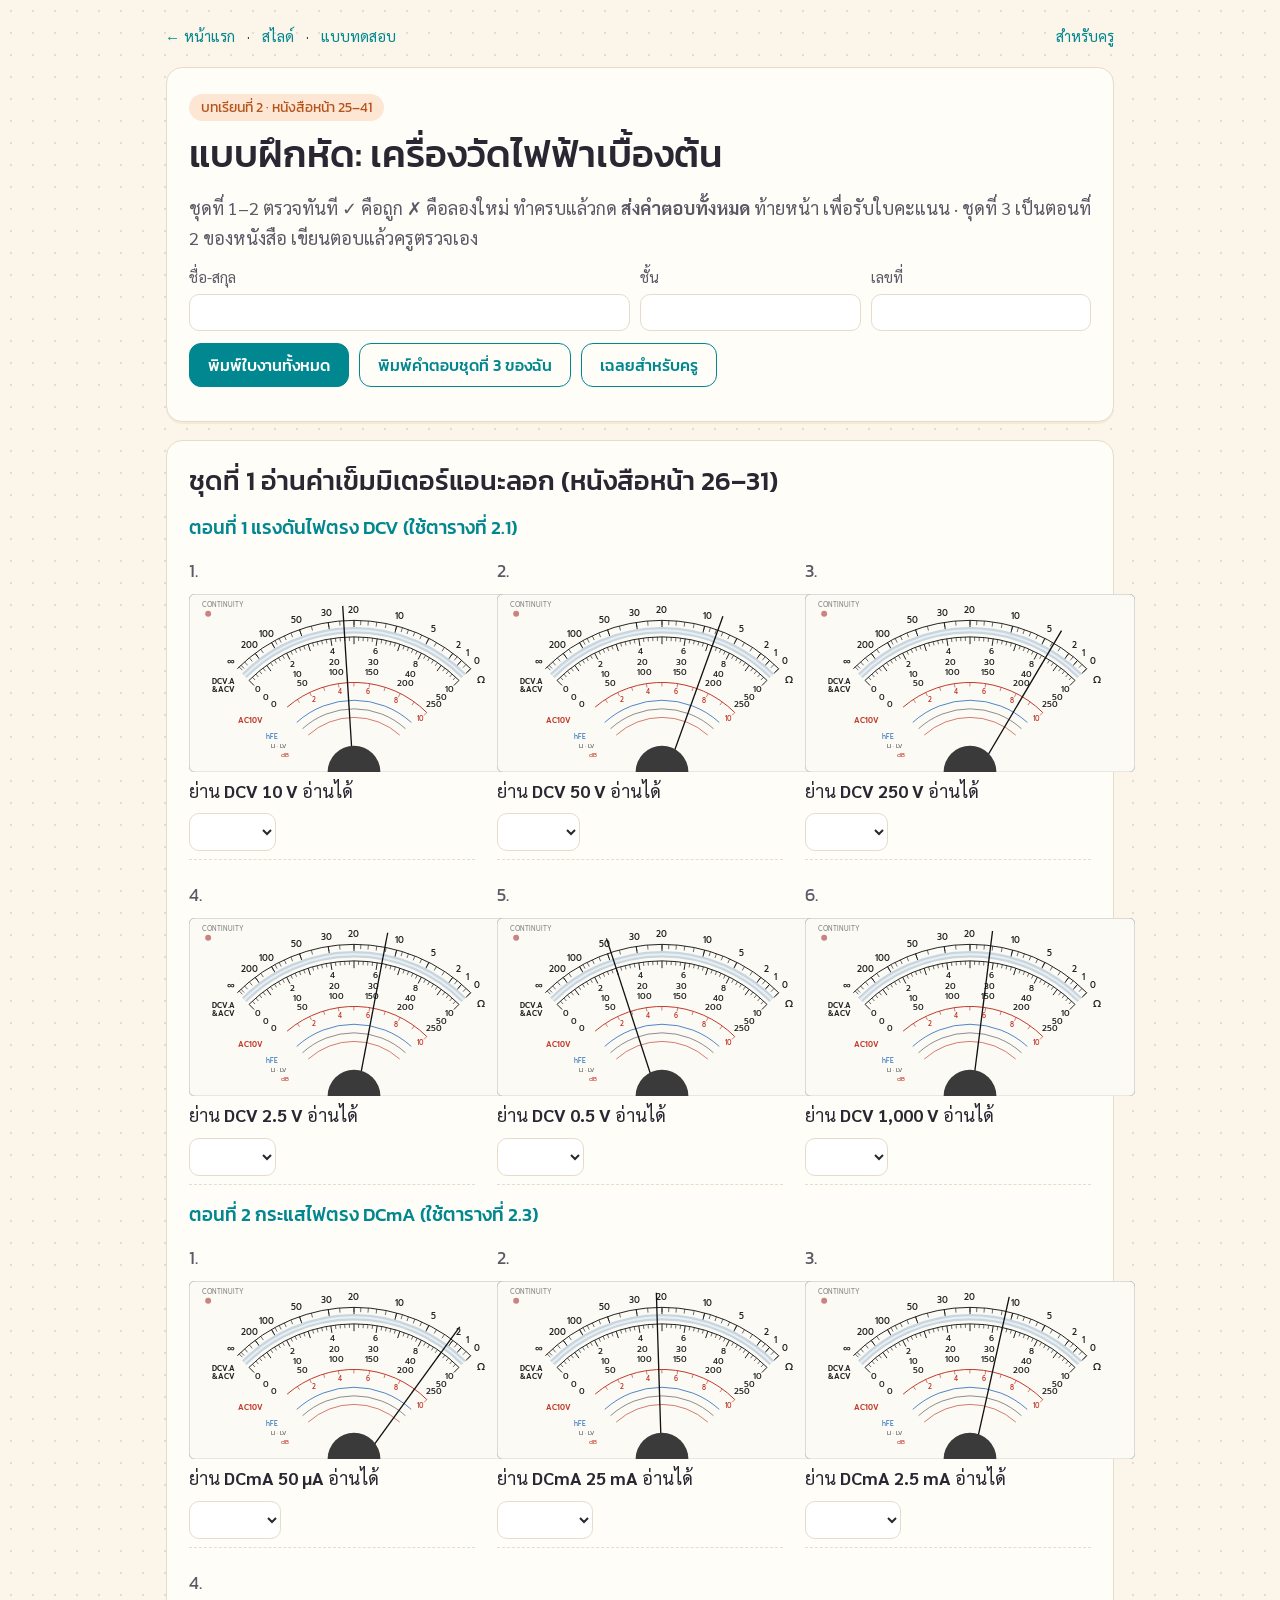
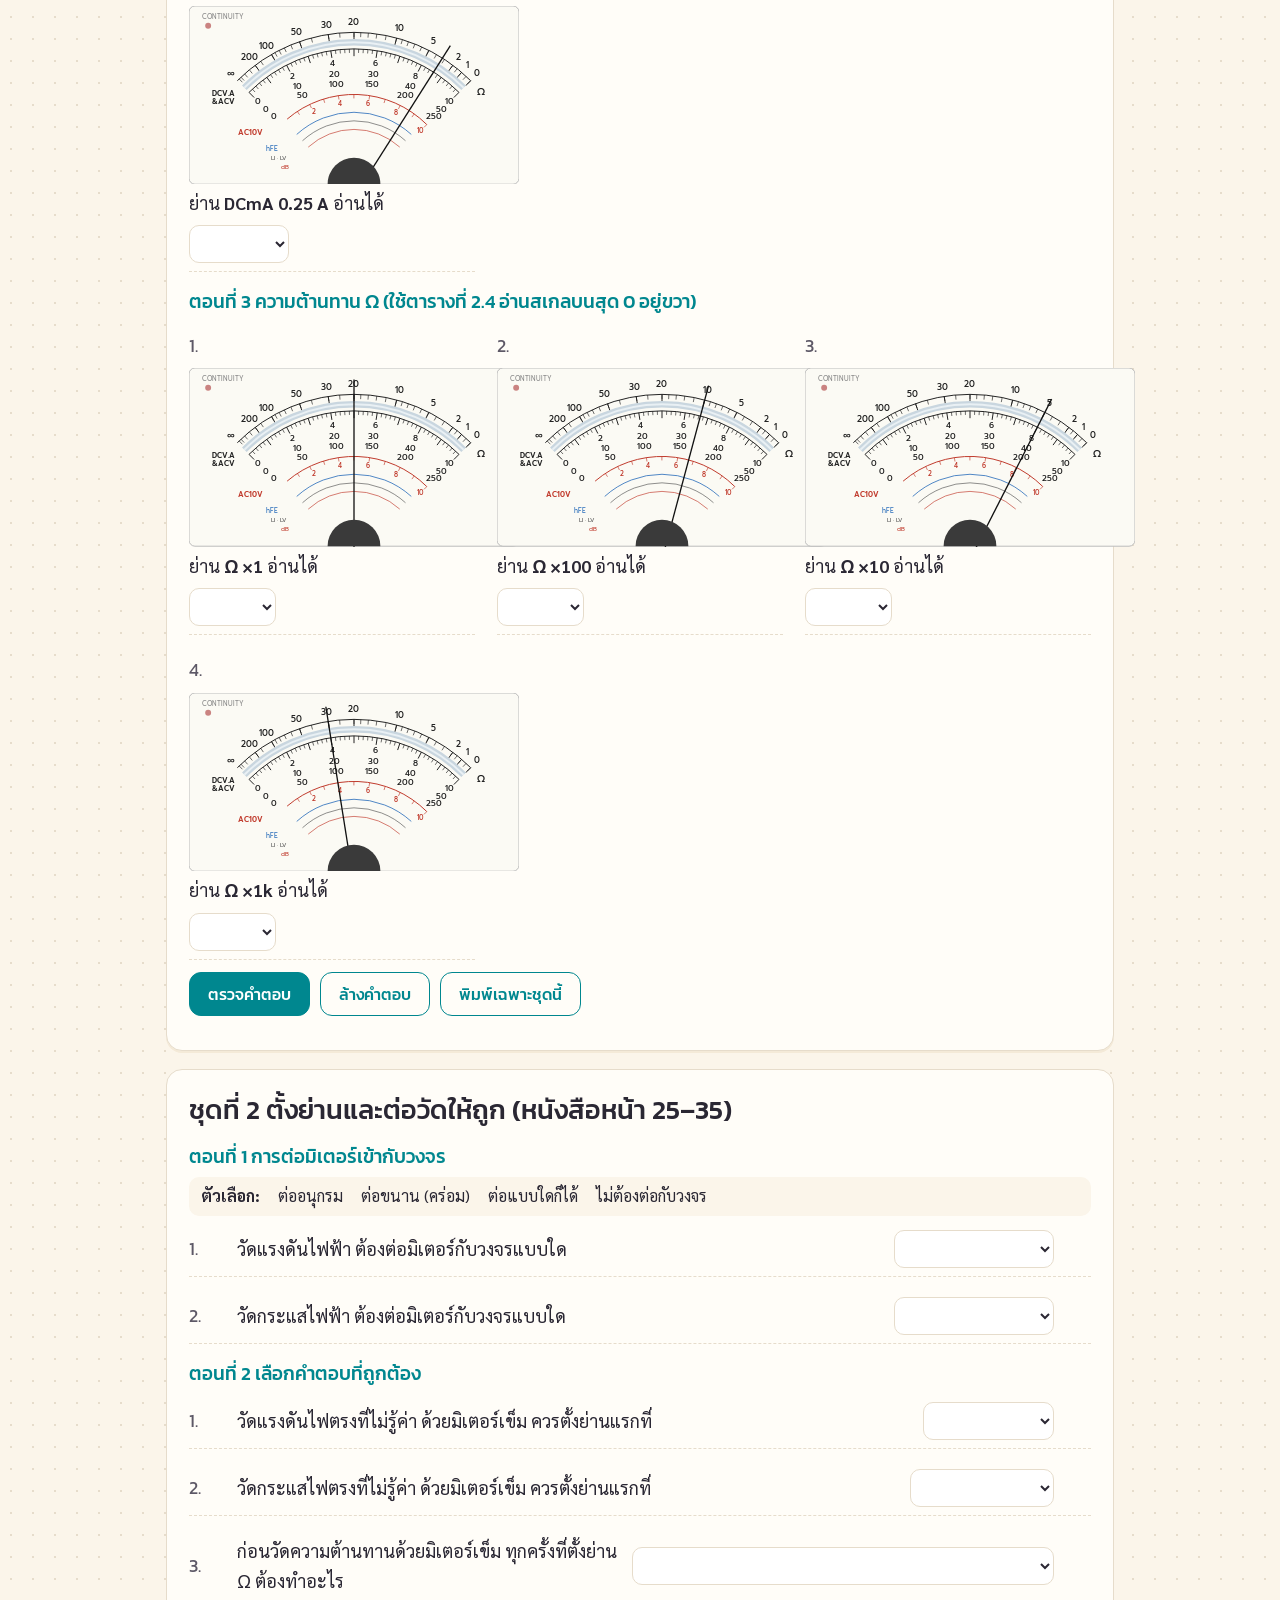
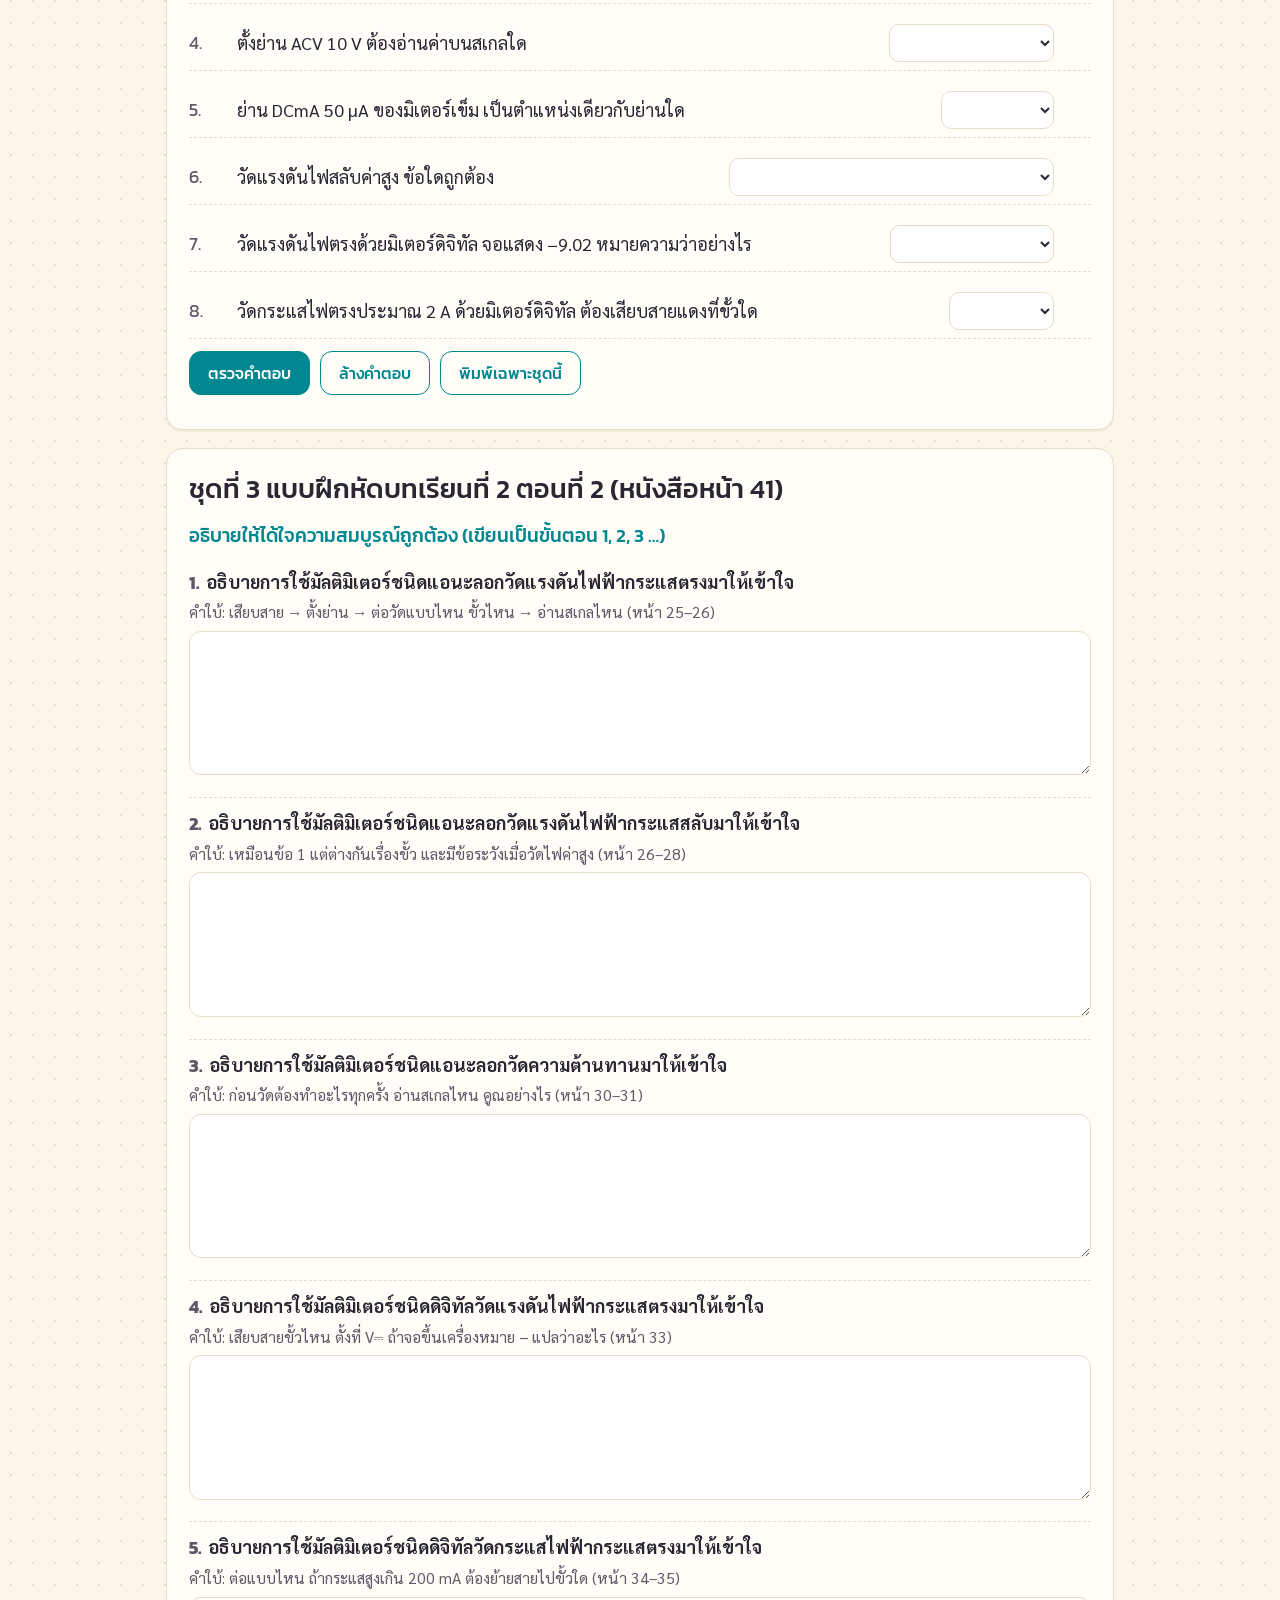
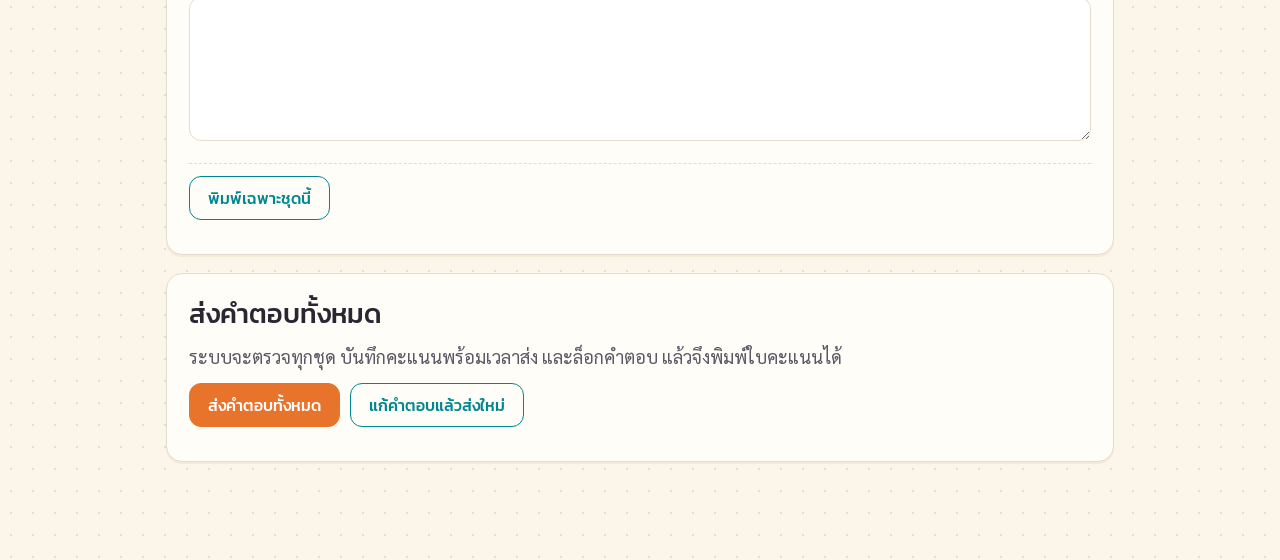
==== ch02/exercises.html @ 426e4219 "Add chapter 2 (measuring instruments) following the textbook Slides, book quiz (10 items), exercises" ====
<!DOCTYPE html>
<html lang="th">
<head>
<meta charset="UTF-8">
<meta name="viewport" content="width=device-width, initial-scale=1.0">
<title>แบบฝึกหัด บทที่ 2</title>
<meta name="description" content="แบบฝึกหัด บทที่ 2 เครื่องวัดไฟฟ้าเบื้องต้น ฝึกอ่านเข็มมิเตอร์ เลือกย่าน และแบบฝึกหัดตอนที่ 2 จากหนังสือ ตรวจคำตอบทันทีและพิมพ์เป็นใบงานได้">
<link rel="preconnect" href="https://fonts.googleapis.com">
<link rel="preconnect" href="https://fonts.gstatic.com" crossorigin>
<link href="https://fonts.googleapis.com/css2?family=Kanit:wght@400;500&family=Sarabun:wght@400;700&family=Prompt:wght@400;500;700&display=swap" rel="stylesheet">
<link rel="stylesheet" href="../assets/css/theme.css">
<link rel="stylesheet" href="meters.css">
<style>
    .set-head { display: flex; flex-wrap: wrap; align-items: center; gap: 10px; justify-content: space-between; }
    .part { margin-top: 18px; }
    .part h3 { color: var(--teal); }
    .items { display: grid; grid-template-columns: repeat(auto-fill, minmax(270px, 1fr)); gap: 12px 22px; }
    .items.wide { grid-template-columns: 1fr; }
    .item { display: flex; align-items: center; flex-wrap: wrap; gap: 8px; padding: 8px 0; border-bottom: 1px dashed var(--line); }
    .item .no { font-family: var(--font-display); color: var(--ink-soft); min-width: 2.2em; }
    .item input[type=text] { width: 7.5em; }
    .item select { max-width: 100%; }
    .item .qtext { flex: 1 1 260px; }
    .feedback { font-weight: 600; min-width: 1.6em; }
    .score { font-family: var(--font-display); font-size: 18px; }
    .opts { display: flex; flex-wrap: wrap; gap: 4px 18px; font-size: 16px; background: var(--cream); border-radius: 10px; padding: 6px 12px; margin-bottom: 6px; }
    .opts.col { flex-direction: column; }
    .iopts { display: none; }
    .exc { display: block; width: 330px; max-width: 100%; }
    .item .qtext .exc { margin-bottom: 4px; }
    .witem { padding: 10px 0 14px; border-bottom: 1px dashed var(--line); }
    .witem .wq { font-weight: 700; }
    .witem .wq .no { font-family: var(--font-display); color: var(--ink-soft); margin-right: 6px; }
    .witem .hint { font-size: 15.5px; color: var(--ink-soft); margin: 2px 0 6px; }
    .witem textarea { width: 100%; min-height: 8.5em; font: 17px/1.6 var(--font-body); padding: 8px 12px; border: 1.5px solid var(--line); border-radius: 12px; resize: vertical; }
    .wlines { display: none; }
    .set.write .score, .set.write [data-act] { display: none; }
    .part h3 .exc { width: 420px; margin: 8px 0 0; font-weight: 400; }
    .who { display: grid; grid-template-columns: 2fr 1fr 1fr; gap: 10px; }
    .who label { display: flex; flex-direction: column; font-size: 15px; color: var(--ink-soft); gap: 4px; }
    .who input { width: 100%; }
    .btn:disabled { opacity: .45; cursor: not-allowed; }
    #result .big { font: 500 40px var(--font-display); color: var(--teal); }
    @media (max-width: 620px) { .who { grid-template-columns: 1fr 1fr; } .who label:first-child { grid-column: 1 / -1; } }
    .sheet-head { border: 1.5px solid #000; padding: 8px 12px; margin-bottom: 8mm; font-size: 12.5pt; }
    .sheet-head .line { display: flex; gap: 16px; flex-wrap: wrap; margin-top: 4px; }
    .sheet-head .line span { white-space: nowrap; }
    @media (max-width: 560px) { .items { grid-template-columns: 1fr; } }
    @media print {
        .set + .set { break-before: page; }
        body[data-print-set] .set { display: none; }
        body[data-print-set="s1"] .set[data-set="s1"], body[data-print-set="s2"] .set[data-set="s2"],
        body[data-print-set="s3"] .set[data-set="s3"], body[data-print-set="s4"] .set[data-set="s4"] { display: block; break-before: auto; }
        .items { grid-template-columns: 1fr 1fr; gap: 2mm 10mm; }
        .items.wide { grid-template-columns: 1fr; }
        .item { padding: 2.5mm 0; border-bottom: none; }
        .doc .item input[type=text] { width: 34mm; }
        .doc .item select { min-width: 30mm; }
        .score { display: none; }
        .opts { background: none; border: 1px solid #999; font-size: 12pt; }
        .exc { width: 52mm; }
        .witem .hint { font-size: 10.5pt; }
        body.print-blank .witem textarea { display: none; }
        body.print-blank .wlines { display: block; }
        .wlines i { display: block; height: 9mm; border-bottom: 1px solid #777; }
        .witem textarea { border: none; padding: 0; min-height: 0; height: auto; font-size: 12pt; }
        .witem { break-inside: avoid; border-bottom: none; }
        .set.write [data-act] { display: none; }
        .part h3 .exc { width: 72mm; }
        .iopts { display: block; flex-basis: 100%; padding-left: 2.2em; font-size: 11.5pt; color: #333; }
        .item { break-inside: avoid; }
        .part h3 { break-after: avoid; }
    }
</style>
</head>
<body class="doc">
<div class="doc-wrap">
    <nav class="topbar no-print">
        <a href="../index.html">← หน้าแรก</a> · <a href="slides.html">สไลด์</a> · <a href="quiz.html">แบบทดสอบ</a>
        <span class="spacer"></span>
        <a href="answers.html">สำหรับครู</a>
    </nav>

    <!-- หัวกระดาษใบงาน (แสดงเฉพาะตอนพิมพ์) -->
    <div class="sheet-head print-only">
        <b>แบบฝึกหัด บทที่ 2 เครื่องวัดไฟฟ้าเบื้องต้น</b> · วิชางานไฟฟ้าและอิเล็กทรอนิกส์เบื้องต้น
        <div class="line"><span>ชื่อ-สกุล ......................................................</span><span>ชั้น ...............</span><span>เลขที่ ........</span></div>
        <div class="line"><span>วันที่ ......../......../........</span><span>คะแนนที่ได้ ............ / <span class="total-print"></span></span></div>
    </div>

    <header class="card no-print">
        <span class="chip orange">บทเรียนที่ 2 · หนังสือหน้า 25–41</span>
        <h1 style="margin-top:8px">แบบฝึกหัด: เครื่องวัดไฟฟ้าเบื้องต้น</h1>
        <p class="muted" style="margin:0 0 12px">ชุดที่ 1–2 ตรวจทันที ✓ คือถูก ✗ คือลองใหม่ ทำครบแล้วกด <b>ส่งคำตอบทั้งหมด</b> ท้ายหน้า เพื่อรับใบคะแนน · ชุดที่ 3 เป็นตอนที่ 2 ของหนังสือ เขียนตอบแล้วครูตรวจเอง</p>
        <div class="who">
            <label>ชื่อ-สกุล <input class="name-field" type="text" id="name" autocomplete="name"></label>
            <label>ชั้น <input class="name-field" type="text" id="room"></label>
            <label>เลขที่ <input class="name-field" type="text" id="no" inputmode="numeric"></label>
        </div>
        <div class="btn-row">
            <button class="btn" type="button" data-print="all">พิมพ์ใบงานทั้งหมด</button>
            <button class="btn ghost" type="button" data-print-mine="s3">พิมพ์คำตอบชุดที่ 3 ของฉัน</button>
            <a class="btn ghost" href="answers.html">เฉลยสำหรับครู</a>
        </div>
    </header>

    <main id="sets"></main>

    <section class="card no-print" id="submitBox">
        <h2>ส่งคำตอบทั้งหมด</h2>
        <p class="muted" style="margin:0 0 6px">ระบบจะตรวจทุกชุด บันทึกคะแนนพร้อมเวลาส่ง และล็อกคำตอบ แล้วจึงพิมพ์ใบคะแนนได้</p>
        <div class="btn-row">
            <button class="btn orange" type="button" id="submitAll">ส่งคำตอบทั้งหมด</button>
            <button class="btn ghost" type="button" id="unlockAll" hidden>แก้คำตอบแล้วส่งใหม่</button>
        </div>
        <div id="result" aria-live="polite"></div>
    </section>

    <!-- ใบรายงานคะแนน (สร้างหลังกดส่ง แสดงบนจอและพิมพ์ได้) -->
    <section class="score-sheet" id="scoreSheet" hidden aria-label="ใบรายงานคะแนน"></section>
</div>

<script src="../assets/js/common.js"></script>
<script src="meters.js"></script>
<script src="exercises-data.js"></script>
<script src="check-data.js"></script>
<script src="../assets/js/scoresheet.js"></script>
<script>
/* ===========================================
   แบบฝึกหัด: สร้างโจทย์จาก exercises-data.js, ตรวจคำตอบด้วยค่าแฮชใน check-data.js
   =========================================== */
(function () {
    const C = LessonCommon, E = window.EXERCISES, H = window.CHECK;
    const root = document.getElementById('sets');
    let total = 0;

    function itemHTML(it, n, shared) {
        const no = `<span class="no">${n}.</span>`;
        const opts = '<option value=""></option>' + it.options.map(o => `<option>${C.esc(o)}</option>`).join('');
        // ตัวเลือกไม่เหมือนกันทั้งตอน: พิมพ์ตัวเลือกของข้อนั้นไว้ใต้โจทย์ (กระดาษมองไม่เห็นตัวเลือกในช่องเลือก)
        const iopts = shared ? '' : `<div class="iopts">ตัวเลือก: ${it.options.map(o => C.esc(o)).join(' / ')}</div>`;
        return `<div class="item" data-id="${it.id}">${no}<span class="qtext">${it.q}</span>
            <select aria-label="คำตอบข้อ ${n}">${opts}</select><span class="feedback"></span>${iopts}</div>`;
    }

    function writeHTML(it, n) {
        return `<div class="witem" data-id="${it.id}"><div class="wq"><span class="no">${n}.</span>${it.q}</div>
            <div class="hint">คำใบ้: ${C.esc(it.hint || '')}</div>
            <textarea aria-label="คำตอบข้อ ${n}" data-w="${it.id}"></textarea><div class="wlines">${'<i></i>'.repeat(6)}</div></div>`;
    }

    function partHTML(p) {
        if (p.items[0].type === 'write') { let n = 0; return `<div class="part"><h3>${p.title}</h3>${p.items.map(it => writeHTML(it, ++n)).join('')}</div>`; }
        const wide = p.items.some(it => it.type === 'pick' && (it.q || '').replace(/<[^>]+>/g, '').length > 26);
        let n = 0;
        // ตัวเลือกที่ใช้ร่วมกันทั้งตอน แสดงเป็นรายการ (จำเป็นตอนพิมพ์ เพราะกระดาษมองไม่เห็นในช่องเลือก)
        const o = p.items[0].options;
        const shared = o && p.items.every(it => it.options && it.options.join('|') === o.join('|'));
        const optList = shared ? `<div class="opts${o.some(x => x.length > 20) ? ' col' : ''}"><b>ตัวเลือก:</b> ${o.map(x => `<span>${C.esc(x)}</span>`).join('')}</div>` : '';
        return `<div class="part"><h3>${p.title}</h3>${optList}<div class="items${wide ? ' wide' : ''}">${p.items.map(it => itemHTML(it, ++n, shared)).join('')}</div></div>`;
    }

    function countItems(set) {
        return set.parts.reduce((a, p) => a + p.items.filter(it => it.type !== 'write').length, 0);
    }

    function renderSet(set) {
        const sec = document.createElement('section');
        sec.className = 'card set' + (set.write ? ' write' : '');
        sec.dataset.set = set.id;
        const max = countItems(set);
        total += max;
        sec.innerHTML = `
            <div class="set-head"><h2 style="margin:0">${set.title}</h2><span class="score" aria-live="polite"></span></div>
            <div class="parts">${set.parts.map(partHTML).join('')}</div>
            <div class="btn-row">
                <button class="btn" type="button" data-act="check">ตรวจคำตอบ</button>
                <button class="btn ghost" type="button" data-act="clear">ล้างคำตอบ</button>
                <button class="btn ghost" type="button" data-print="${set.id}">พิมพ์เฉพาะชุดนี้</button>
            </div>`;
        sec.dataset.max = max;
        root.appendChild(sec);
    }

    /* --- ตรวจคำตอบ --- */
    function mark(el, ok) {
        el.classList.toggle('is-ok', ok === true);
        el.classList.toggle('is-bad', ok === false);
    }

    function checkSet(sec) {
        let got = 0;
        if (sec.classList.contains('write')) return 0;
        sec.querySelectorAll('.item').forEach(div => {
            const fb = div.querySelector('.feedback');
            const inp = div.querySelector('input, select');
            if (inp.value.trim() === '') { mark(inp, null); fb.textContent = ''; return; }
            const ok = C.answerHash(H.salt, div.dataset.id, inp.value) === H.h[div.dataset.id];
            mark(inp, ok);
            if (ok) got++;
            fb.innerHTML = ok ? '<span class="ok">✓</span>' : '<span class="bad">✗</span>';
        });
        sec.querySelector('.score').textContent = `ได้ ${got} / ${sec.dataset.max} คะแนน`;
        return got;
    }

    function clearSet(sec) {
        sec.querySelectorAll('input, select').forEach(i => { i.value = ''; mark(i, null); });
        sec.querySelectorAll('.feedback').forEach(f => f.textContent = '');
        sec.querySelector('.score').textContent = '';
    }

    /* --- พิมพ์ใบงาน (ช่องคำตอบว่าง) --- */
    function printSheet(which) {
        document.body.classList.add('print-blank');
        if (which !== 'all') document.body.dataset.printSet = which; else delete document.body.dataset.printSet;
        const max = which === 'all' ? total : +root.querySelector(`[data-set="${which}"]`).dataset.max;
        document.querySelector('.total-print').textContent = max;
        window.print();
    }
    window.addEventListener('afterprint', () => { document.body.classList.remove('print-blank'); delete document.body.dataset.printSet; });

    E.sets.forEach(renderSet);
    if (window.Meters) Meters.render(root);
    /* ชุดเขียนตอบ: เก็บร่างคำตอบไว้ในเครื่อง (ปิดหน้าแล้วกลับมาเขียนต่อได้) */
    root.querySelectorAll('textarea[data-w]').forEach(t => {
        const k = 'beb-ch02-write:' + t.dataset.w;
        try { t.value = localStorage.getItem(k) || ''; } catch (e) { /* ใช้ได้แม้บันทึกไม่ได้ */ }
        t.addEventListener('input', () => { try { localStorage.setItem(k, t.value); } catch (e) { /* ไม่เป็นไร */ } });
    });
    /* ตอนพิมพ์ ให้ช่องเขียนตอบสูงพอดีข้อความ ไม่ถูกตัด */
    window.addEventListener('beforeprint', () => root.querySelectorAll('textarea[data-w]').forEach(t => { t.style.height = 'auto'; t.style.height = t.scrollHeight + 'px'; }));
    window.addEventListener('afterprint', () => root.querySelectorAll('textarea[data-w]').forEach(t => { t.style.height = ''; }));
    document.querySelector('.total-print').textContent = total;

    /* --- ส่งคำตอบทั้งหมด: ตรวจทุกชุด บันทึกคะแนน+เวลา ล็อกคำตอบ แล้วสร้างใบคะแนน --- */
    let loadedAt = Date.now(), startedAt = null, confirmBlank = false, locked = false;
    root.addEventListener('input', () => { if (!startedAt) startedAt = Date.now(); confirmBlank = false; });
    root.addEventListener('change', () => { if (!startedAt) startedAt = Date.now(); confirmBlank = false; });
    const resBox = document.getElementById('result');
    const who = () => ({ name: document.getElementById('name').value.trim(), room: document.getElementById('room').value.trim(), no: document.getElementById('no').value.trim() });

    function setLocked(on) {
        locked = on;
        root.classList.toggle('locked', on);
        root.querySelectorAll('input, select').forEach(i => { i.disabled = on; });  // ชุดเขียนตอบยังเขียนต่อได้
        root.querySelectorAll('[data-act]').forEach(b => { b.disabled = on; });
        ['name', 'room', 'no'].forEach(id => { document.getElementById(id).disabled = on; });
        document.getElementById('submitAll').disabled = on;
        document.getElementById('unlockAll').hidden = !on;
    }

    function submitAll() {
        if (locked) return;
        const w = who();
        if (!w.name || !w.room || !w.no) { resBox.innerHTML = '<p class="bad">กรุณากรอก ชื่อ-สกุล ชั้น และเลขที่ ด้านบนให้ครบก่อนส่ง</p>'; document.getElementById('name').focus(); return; }
        const blank = Array.from(root.querySelectorAll('input, select')).filter(i => i.value.trim() === '').length;  // ชุดเขียนตอบไม่นับ
        if (blank && !confirmBlank) {
            confirmBlank = true;
            resBox.innerHTML = `<p class="bad">ยังไม่ได้ตอบ ${blank} ช่อง — ถ้าต้องการส่งเลย ให้กด “ส่งคำตอบทั้งหมด” อีกครั้ง</p>`;
            return;
        }
        const sets = Array.from(root.querySelectorAll('.set:not(.write)')).map(sec => ({
            id: sec.dataset.set, title: E.sets.find(x => x.id === sec.dataset.set).title, got: checkSet(sec), max: +sec.dataset.max
        }));
        const score = sets.reduce((a, x) => a + x.got, 0);
        const submittedAt = Date.now(), start = startedAt || loadedAt;
        const k = 'beb-ch02-ex:' + w.room + ':' + w.no + ':' + w.name;
        const rec = C.store.get(k, { history: [] });
        const attempt = rec.history.length + 1;
        rec.history.push({ score, total, sets: sets.map(x => x.got), submittedAt, startedAt: start, attempt });
        C.store.set(k, rec);
        setLocked(true);

        const detail = `<table class="ss-sets"><tr><th>ชุด</th><th>เรื่อง</th><th>ได้</th><th>เต็ม</th></tr>${sets.map((x, i) => {
            const m = x.title.match(/^ชุดที่ \d+ (.*)$/);
            return `<tr><td>${i + 1}</td><td>${C.esc(m ? m[1] : x.title)}</td><td><b>${x.got}</b></td><td>${x.max}</td></tr>`;
        }).join('')}<tr><th colspan="2" style="text-align:right">รวม</th><td><b>${score}</b></td><td>${total}</td></tr></table>`;
        ScoreSheet.render(document.getElementById('scoreSheet'), {
            kind: 'แบบฝึกหัด', chapter: E.chapter, who: w, score, total, submittedAt, startedAt: start, attempt, detailHTML: detail
        });
        resBox.innerHTML = `<p class="ok" style="margin:10px 0 0">ส่งคำตอบเรียบร้อย · ${C.thaiDateTime(submittedAt)}</p>
            <div class="big">${score} / ${total} คะแนน (${Math.round(score / total * 100)}%)</div>
            <div class="score-actions" style="margin-top:10px">
                <button class="btn orange" type="button" id="printScore">พิมพ์ใบคะแนน</button>
                <span class="hint">ในหน้าต่างพิมพ์ เลือกปลายทาง “บันทึกเป็น PDF” แล้วนำไฟล์ไปแนบส่งใน Google Classroom</span>
            </div>`;
        document.getElementById('printScore').addEventListener('click', () => ScoreSheet.print());
        document.getElementById('scoreSheet').scrollIntoView({ behavior: 'smooth' });
    }

    document.getElementById('submitAll').addEventListener('click', submitAll);
    document.getElementById('unlockAll').addEventListener('click', () => {
        setLocked(false);
        confirmBlank = false;
        resBox.innerHTML = '<p class="muted">ปลดล็อกแล้ว แก้คำตอบได้ — เมื่อส่งอีกครั้งจะนับเป็นการส่งครั้งถัดไป</p>';
        document.getElementById('scoreSheet').hidden = true;
    });

    document.addEventListener('click', e => {
        const mine = e.target.closest('[data-print-mine]');
        if (mine) { document.body.dataset.printSet = mine.dataset.printMine; document.querySelector('.total-print').textContent = '–'; window.print(); return; }
        const p = e.target.closest('[data-print]');
        if (p) { printSheet(p.dataset.print); return; }
        const b = e.target.closest('[data-act]'); if (!b || locked) return;
        const sec = b.closest('.set');
        ({ check: () => checkSet(sec), clear: () => clearSet(sec) })[b.dataset.act]();
    });
})();
</script>
</body>
</html>
---- assets/css/theme.css ----
/* ===========================================
   THEME TOKENS — ใช้ร่วมกันทุกหน้า (สไลด์ แบบฝึกหัด แบบทดสอบ เฉลย)
   เปลี่ยนสีทั้งเว็บได้ที่ :root ด้านล่าง
   =========================================== */
:root {
    /* พื้นและหมึก — โทนขาวอบอุ่น */
    --paper: #fffdf8;
    --cream: #fbf5ea;
    --cream-deep: #f4ead8;
    --ink: #2a2733;
    --ink-soft: #5d5866;
    --line: #e6dccb;

    /* สีเน้น */
    --teal: #00878f;
    --teal-soft: #d8f0ef;
    --orange: #e8742c;
    --orange-soft: #fde6d4;
    --sun: #f7b733;
    --sun-soft: #fff1cc;
    --blue: #3b6fd4;
    --blue-soft: #dfe8fa;
    --rose: #d6455d;
    --rose-soft: #fbe0e4;
    --green: #2e9b57;
    --green-soft: #dcf3e3;

    /* ลอจิก 1 / 0 */
    --hi: #e8742c;
    --lo: #a8a1b0;

    /* ฟอนต์: หัวข้อ Kanit / เนื้อหา Sarabun (ไทยมีหัว อ่านง่ายบนโปรเจกเตอร์) / ตัวเลข Prompt
       (เลือกฟอนต์ที่เลข 0 ไม่มีขีดทับ เพื่อไม่ให้สับสนกับ Ø ตอนเรียนเลขฐาน) */
    --font-display: 'Kanit', 'Sarabun', sans-serif;
    --font-body: 'Sarabun', sans-serif;
    --font-mono: 'Prompt', 'Sarabun', sans-serif;
}

* { box-sizing: border-box; }
body { font-variant-numeric: tabular-nums; }

/* ===========================================
   DOCUMENT PAGES (index / exercises / quiz / answers)
   =========================================== */
body.doc {
    margin: 0;
    background: var(--cream);
    background-image: radial-gradient(var(--line) 1px, transparent 1px);
    background-size: 22px 22px;
    color: var(--ink);
    font-family: var(--font-body);
    font-size: 18px;
    line-height: 1.65;
}

.doc-wrap {
    max-width: 980px;
    margin: 0 auto;
    padding: 24px 16px 80px;
}

.doc h1, .doc h2, .doc h3 {
    font-family: var(--font-display);
    font-weight: 500;
    line-height: 1.3;
    margin: 0 0 .4em;
}
.doc h1 { font-size: clamp(26px, 4vw, 38px); }
.doc h2 { font-size: clamp(21px, 3vw, 27px); }
.doc h3 { font-size: 19px; }

.doc a { color: var(--teal); }

.topbar {
    display: flex;
    align-items: center;
    gap: 12px;
    flex-wrap: wrap;
    margin-bottom: 18px;
    font-size: 15px;
}
.topbar a { text-decoration: none; }
.topbar .spacer { flex: 1; }

.card {
    background: var(--paper);
    border: 1px solid var(--line);
    border-radius: 16px;
    padding: 22px 22px;
    margin: 0 0 18px;
    box-shadow: 0 2px 0 var(--cream-deep);
}

.chip {
    display: inline-block;
    padding: 2px 12px;
    border-radius: 999px;
    font-size: 14px;
    font-family: var(--font-display);
    background: var(--teal-soft);
    color: var(--teal);
}
.chip.orange { background: var(--orange-soft); color: #b5531a; }
.chip.blue { background: var(--blue-soft); color: var(--blue); }
.chip.rose { background: var(--rose-soft); color: var(--rose); }
.chip.sun { background: var(--sun-soft); color: #9a6a00; }

.btn {
    display: inline-flex;
    align-items: center;
    gap: 8px;
    font: 500 16px var(--font-display);
    padding: 9px 18px;
    border-radius: 12px;
    border: 1.5px solid var(--teal);
    background: var(--teal);
    color: #fff;
    cursor: pointer;
    text-decoration: none;
}
.btn:hover { filter: brightness(1.08); }
.btn.ghost { background: var(--paper); color: var(--teal); }
.doc a.btn { color: #fff; }
.doc a.btn.ghost { color: var(--teal); }
.btn.orange { background: var(--orange); border-color: var(--orange); }
.btn.small { padding: 5px 12px; font-size: 14px; border-radius: 9px; }
.btn:focus-visible, input:focus-visible, select:focus-visible { outline: 3px solid var(--sun); outline-offset: 2px; }

.btn-row { display: flex; flex-wrap: wrap; gap: 10px; margin: 12px 0; }

.doc input[type=text], .doc input[type=password], .doc select {
    font: 18px var(--font-mono);
    padding: 6px 10px;
    border: 1.5px solid var(--line);
    border-radius: 10px;
    background: #fff;
    color: var(--ink);
    min-width: 0;
}
.doc input.name-field { font-family: var(--font-body); }
.doc select { font-family: var(--font-body); font-size: 17px; }

.ok { color: var(--green); font-weight: 600; }
.bad { color: var(--rose); font-weight: 600; }
.is-ok { border-color: var(--green) !important; background: var(--green-soft) !important; }
.is-bad { border-color: var(--rose) !important; background: var(--rose-soft) !important; }

.muted { color: var(--ink-soft); }
.note {
    border-left: 4px solid var(--sun);
    background: var(--sun-soft);
    padding: 10px 14px;
    border-radius: 0 10px 10px 0;
    font-size: 16px;
}

table.tt { border-collapse: collapse; margin: 8px 0; font-family: var(--font-mono); }
table.tt th, table.tt td { border: 1px solid var(--line); padding: 4px 14px; text-align: center; }
table.tt th { background: var(--cream-deep); font-family: var(--font-display); font-weight: 500; }

.gate-svg { width: 150px; height: 75px; }
.gate-svg path, .gate-svg circle { stroke: var(--ink); stroke-width: 4; fill: var(--teal-soft); stroke-linejoin: round; }
.gate-svg line, .gate-svg .wire { stroke: var(--ink); stroke-width: 4; fill: none; stroke-linecap: round; }
.gate-svg text { font: 600 18px var(--font-mono); fill: var(--ink-soft); stroke: none; }

.print-only { display: none; }

/* ===========================================
   SCORE SHEET — ใบรายงานคะแนน (scoresheet.js)
   =========================================== */
.score-sheet {
    background: #fff;
    border: 2px solid var(--ink);
    border-radius: 14px;
    padding: 22px 26px;
    margin: 0 0 18px;
    max-width: 760px;
}
.score-sheet .ss-top { text-align: center; border-bottom: 2px solid var(--ink); padding-bottom: 10px; margin-bottom: 14px; }
.score-sheet .ss-org { font-size: 15px; color: var(--ink-soft); }
.score-sheet .ss-title { font: 500 28px var(--font-display); margin: 2px 0; }
.score-sheet .ss-sub { font-size: 16px; }
.score-sheet table { border-collapse: collapse; width: 100%; margin: 8px 0; }
.score-sheet th, .score-sheet td { border: 1px solid #b9b2a6; padding: 5px 10px; text-align: left; font-size: 16px; }
.score-sheet th { background: var(--cream); font-family: var(--font-display); font-weight: 500; white-space: nowrap; width: 1%; }
.score-sheet .ss-score { text-align: center; font-family: var(--font-display); font-size: 20px; margin: 12px 0 6px; }
.score-sheet .ss-big { font: 600 46px var(--font-mono); color: var(--teal); }
.score-sheet .ss-pct { color: var(--ink-soft); }
.score-sheet .ss-grid td, .score-sheet .ss-grid th { text-align: center; width: auto; padding: 4px 2px; }
.score-sheet .ss-grid td { font-weight: 700; }
.score-sheet .ss-sets td:not(:nth-child(2)), .score-sheet .ss-sets th { text-align: center; }
.score-sheet .ss-sets th { width: auto; }
.score-sheet .ss-sets td:nth-child(2) { width: 62%; }
.score-sheet .ss-foot { margin-top: 12px; font-size: 13px; color: var(--ink-soft); text-align: center; word-break: break-all; }
.score-actions { display: flex; flex-wrap: wrap; gap: 10px; align-items: center; }
.score-actions .hint { font-size: 14px; color: var(--ink-soft); }
.locked input, .locked select, .locked .choice { cursor: not-allowed; }

/* ===========================================
   PRINT (A4) — ใบงาน / ข้อสอบ / เฉลย
   =========================================== */
@page { size: A4 portrait; margin: 14mm 14mm 16mm; }

@media print {
    body.doc { background: #fff; font-size: 13.5pt; line-height: 1.5; }
    .doc-wrap { max-width: none; padding: 0; }
    .no-print, .topbar, .btn, .btn-row { display: none !important; }
    .print-only { display: block; }
    .card { border: none; box-shadow: none; padding: 0; margin: 0 0 10mm; background: none; }
    h2, h3 { break-after: avoid; }
    .item, .q, .avoid-break { break-inside: avoid; }
    .page-break { break-before: page; }
    .chip { border: 1px solid #999; background: none !important; color: #000 !important; }
    .doc input[type=text], .doc select {
        border: none;
        border-bottom: 1.2px dotted #000;
        border-radius: 0;
        background: none !important;
        -webkit-appearance: none;
        appearance: none;
    }
    .is-ok, .is-bad { background: none !important; }
    .feedback { display: none !important; }
    body.print-blank input[type=text], body.print-blank select { color: transparent !important; }
    body.print-blank .feedback { visibility: hidden; }

    /* ใบคะแนน: พิมพ์เฉพาะใบคะแนนเมื่อ body.print-score, กรณีอื่นไม่พิมพ์ใบคะแนน */
    body:not(.print-score) .score-sheet { display: none !important; }
    body.print-score .doc-wrap > :not(.score-sheet) { display: none !important; }
    body.print-score .score-sheet { display: block !important; border: 1.5px solid #000; border-radius: 0; max-width: none; padding: 8mm 10mm; break-inside: avoid; }
    body.print-score .score-sheet th { background: #eee !important; -webkit-print-color-adjust: exact; print-color-adjust: exact; }
    body.print-score .score-sheet th, body.print-score .score-sheet td { font-size: 12.5pt; border-color: #555; }
    body.print-score .score-sheet .ss-big { color: #000; }
    a { color: #000; text-decoration: none; }
}
---- ch02/meters.css ----
/* ภาพเครื่องวัดบทที่ 2 (คู่กับ meters.js) */
[data-meter] { display: block; }
.mt-svg { display: block; width: 100%; height: auto; }
.mt-wave { max-width: 320px; }

/* ฝึกอ่านเข็ม */
.mt-lab { display: grid; grid-template-columns: 1fr 1fr; gap: 28px; align-items: center; }
.mt-lab .ml-face { background: #fff; border: 3px solid var(--line); border-radius: 22px; padding: 10px; }
.mt-lab .ml-face.over .mt-needle { animation: mt-shake .18s linear infinite alternate; transform-origin: 500px 660px; }
@keyframes mt-shake { from { transform: rotate(-0.8deg); } to { transform: rotate(0.8deg); } }
.mt-lab .ml-ctl { display: flex; flex-direction: column; gap: 14px; }
.mt-lab .ml-row { display: flex; flex-wrap: wrap; gap: 8px; align-items: center; }
.mt-lab .ml-h { font: 500 0.9em var(--font-display); color: var(--ink-soft); min-width: 5.2em; }
.mt-lab button { font: 500 0.85em var(--font-mono); border: 2px solid var(--line); background: #fff; color: var(--ink); border-radius: 12px; padding: 4px 12px; cursor: pointer; }
.mt-lab button.on { border-color: var(--teal); background: var(--teal-soft); color: #0b5f65; }
.mt-lab button.alt { border-color: var(--orange); color: var(--orange); }
.mt-lab button.go { background: var(--teal); border-color: var(--teal); color: #fff; font-family: var(--font-display); }
.mt-lab .ml-out { min-height: 3.2em; font-size: 0.95em; line-height: 1.4; background: var(--cream); border-radius: 14px; padding: 10px 16px; }
.mt-lab .ml-out .hint { font-size: 0.85em; color: var(--ink-soft); }
.mt-lab .ok { color: var(--green); }
.mt-lab .bad { color: var(--rose); }

/* ในสไลด์ (เวที 1920×1080) */
.slide .mt-lab { font-size: 34px; grid-template-columns: 900px 1fr; }

/* หน้าเว็บมือถือ */
@media (max-width: 720px) {
    .mt-lab { grid-template-columns: 1fr; gap: 12px; }
}
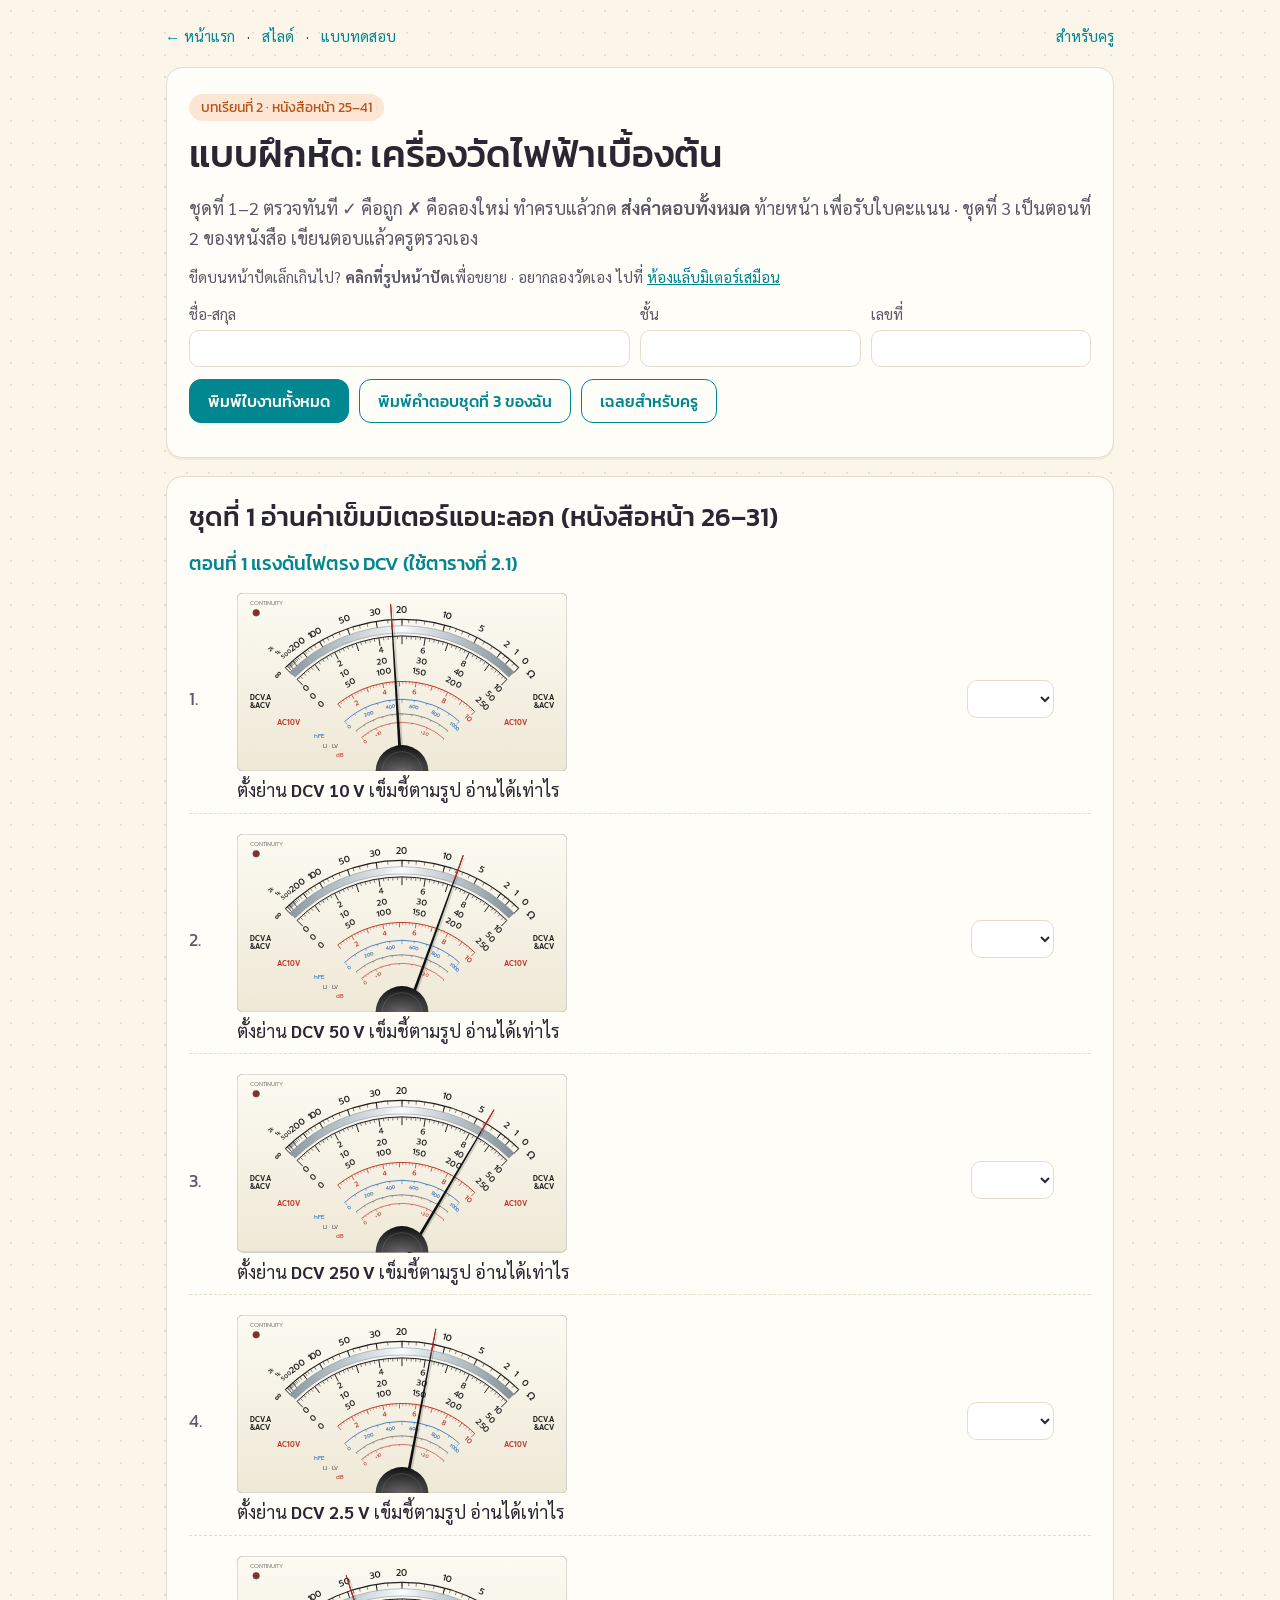
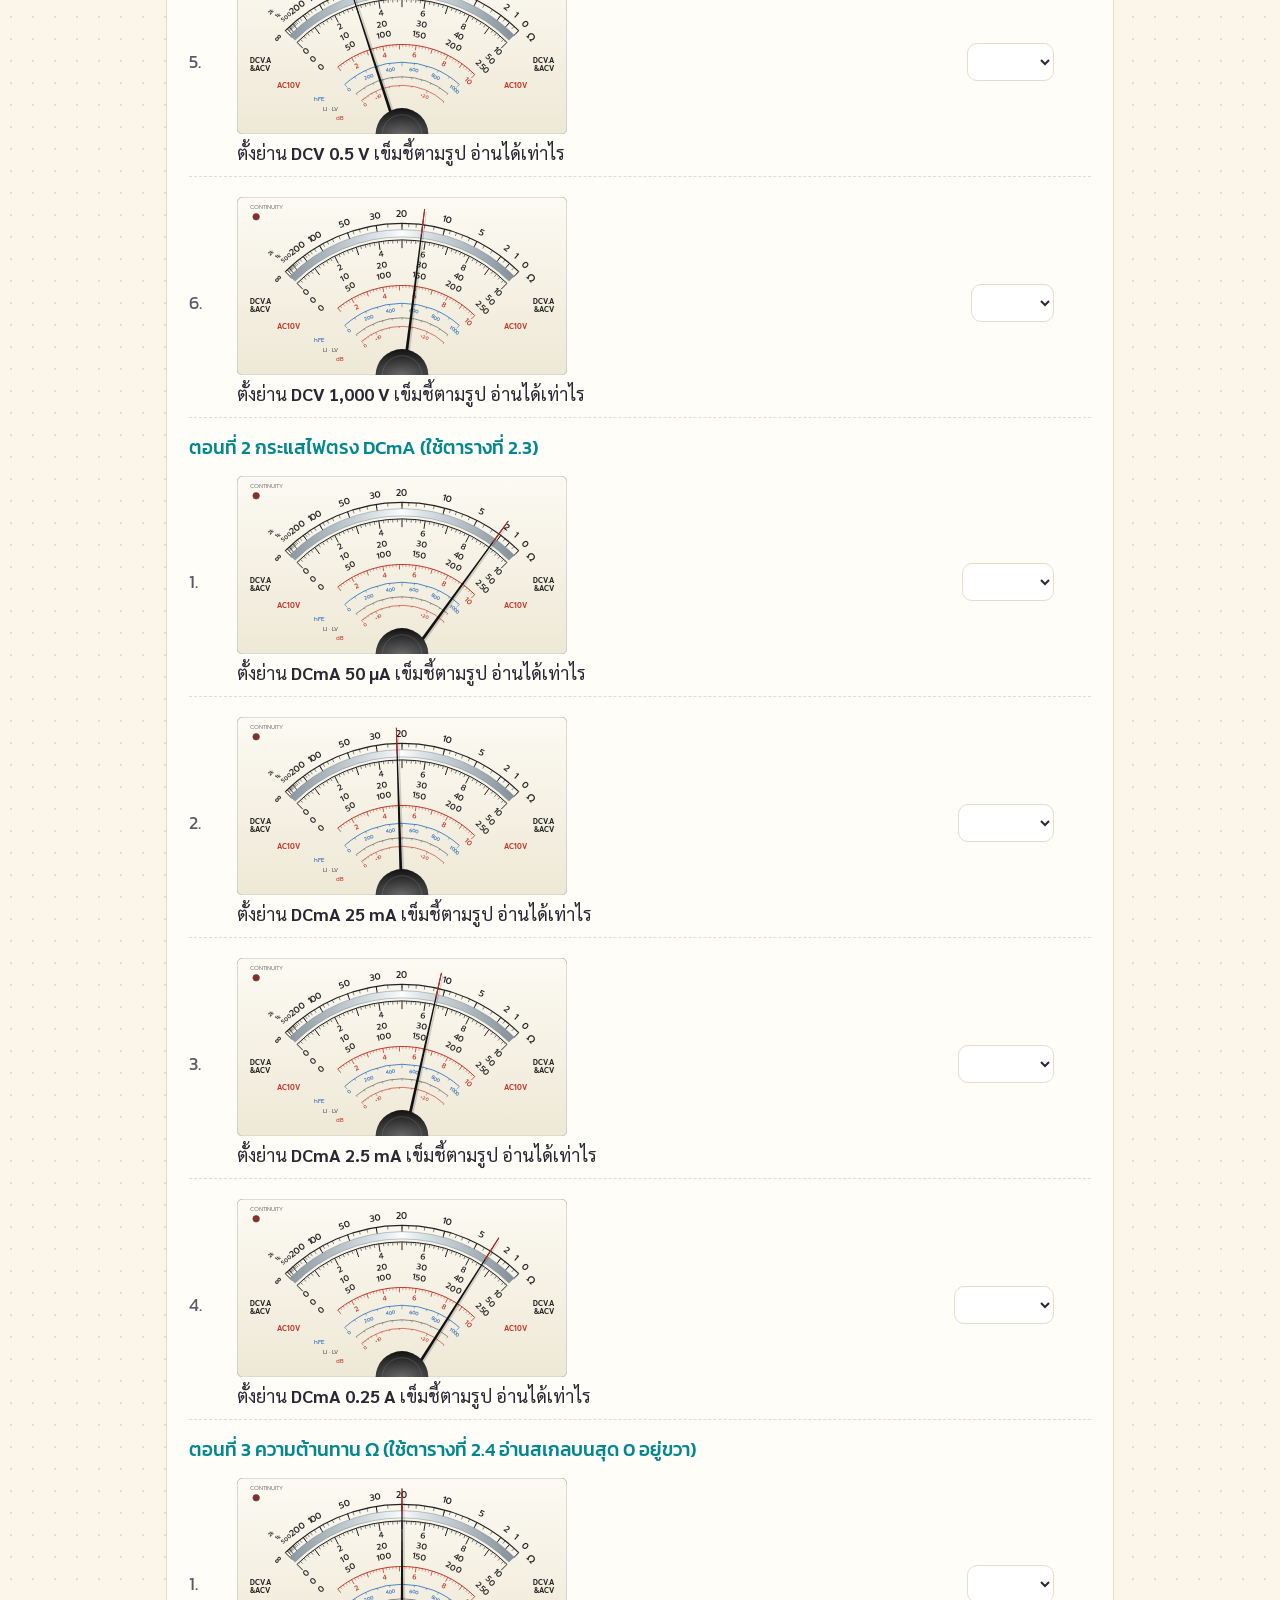
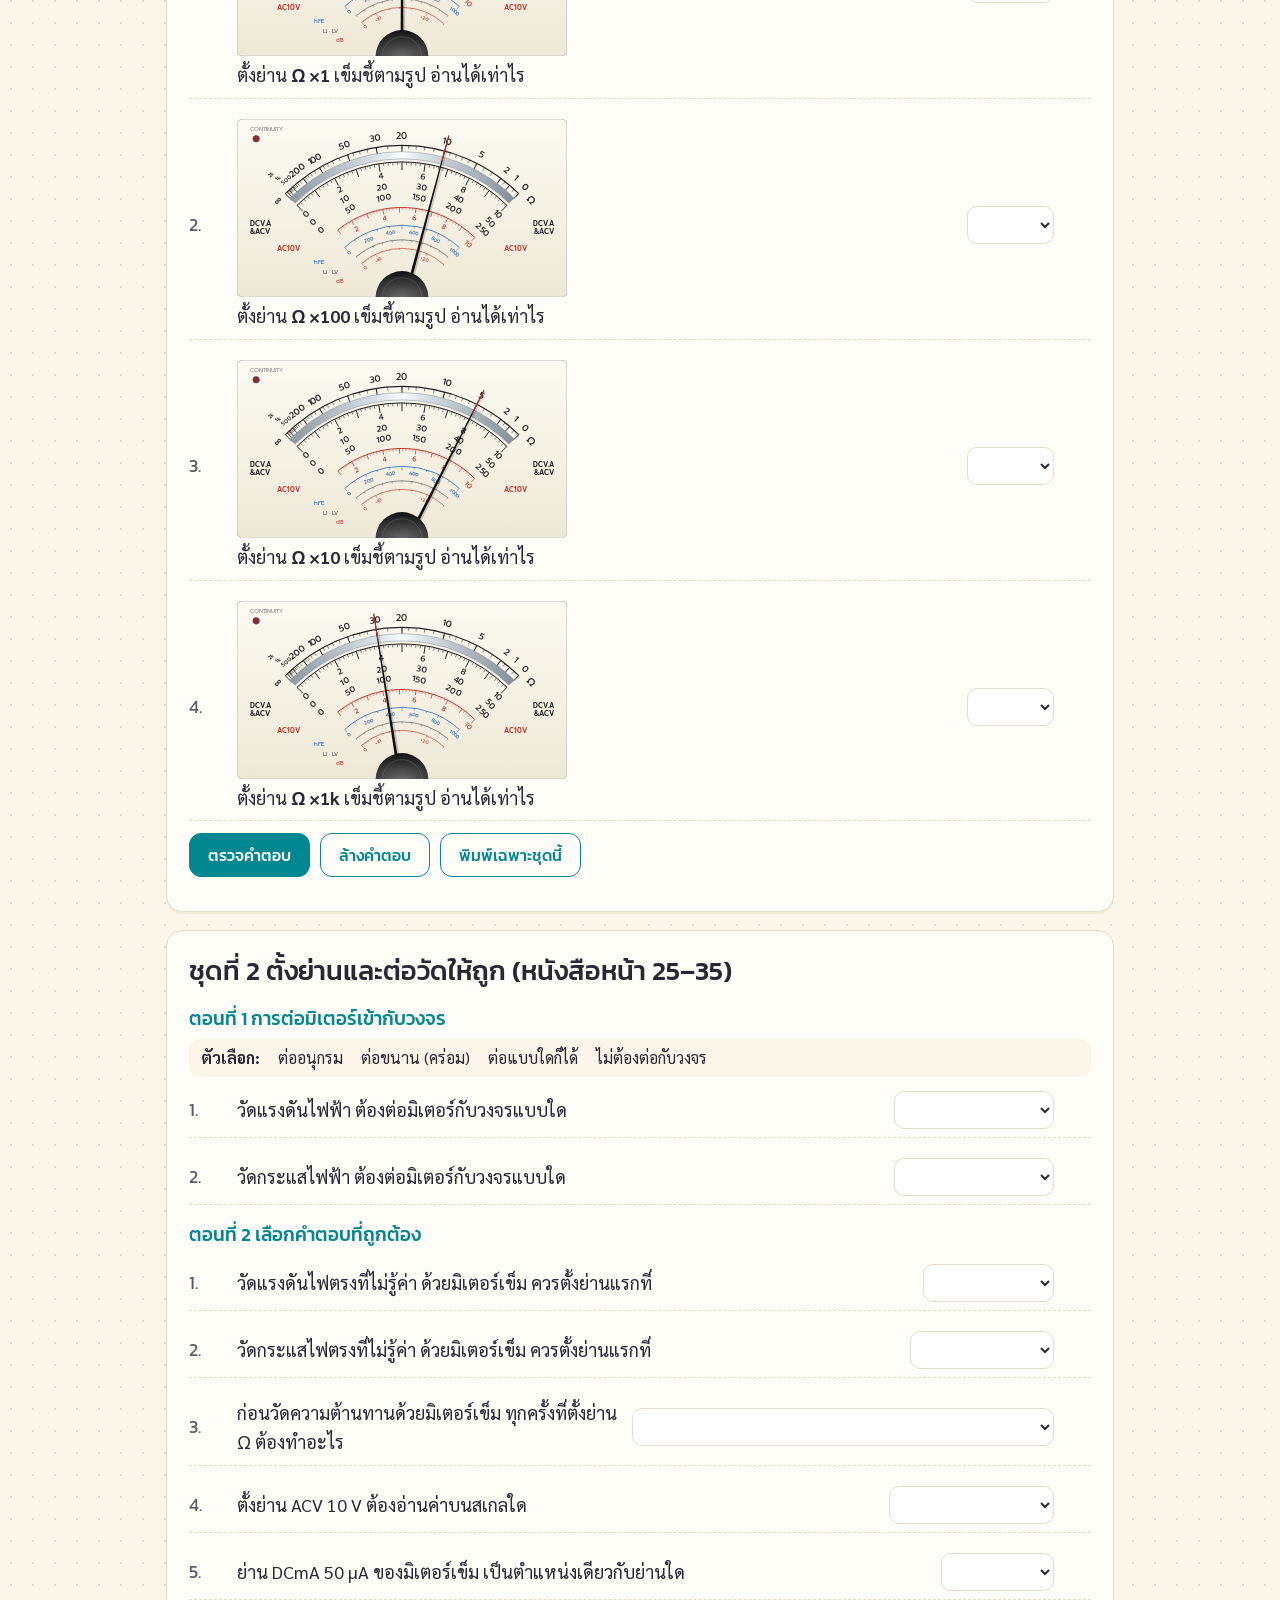
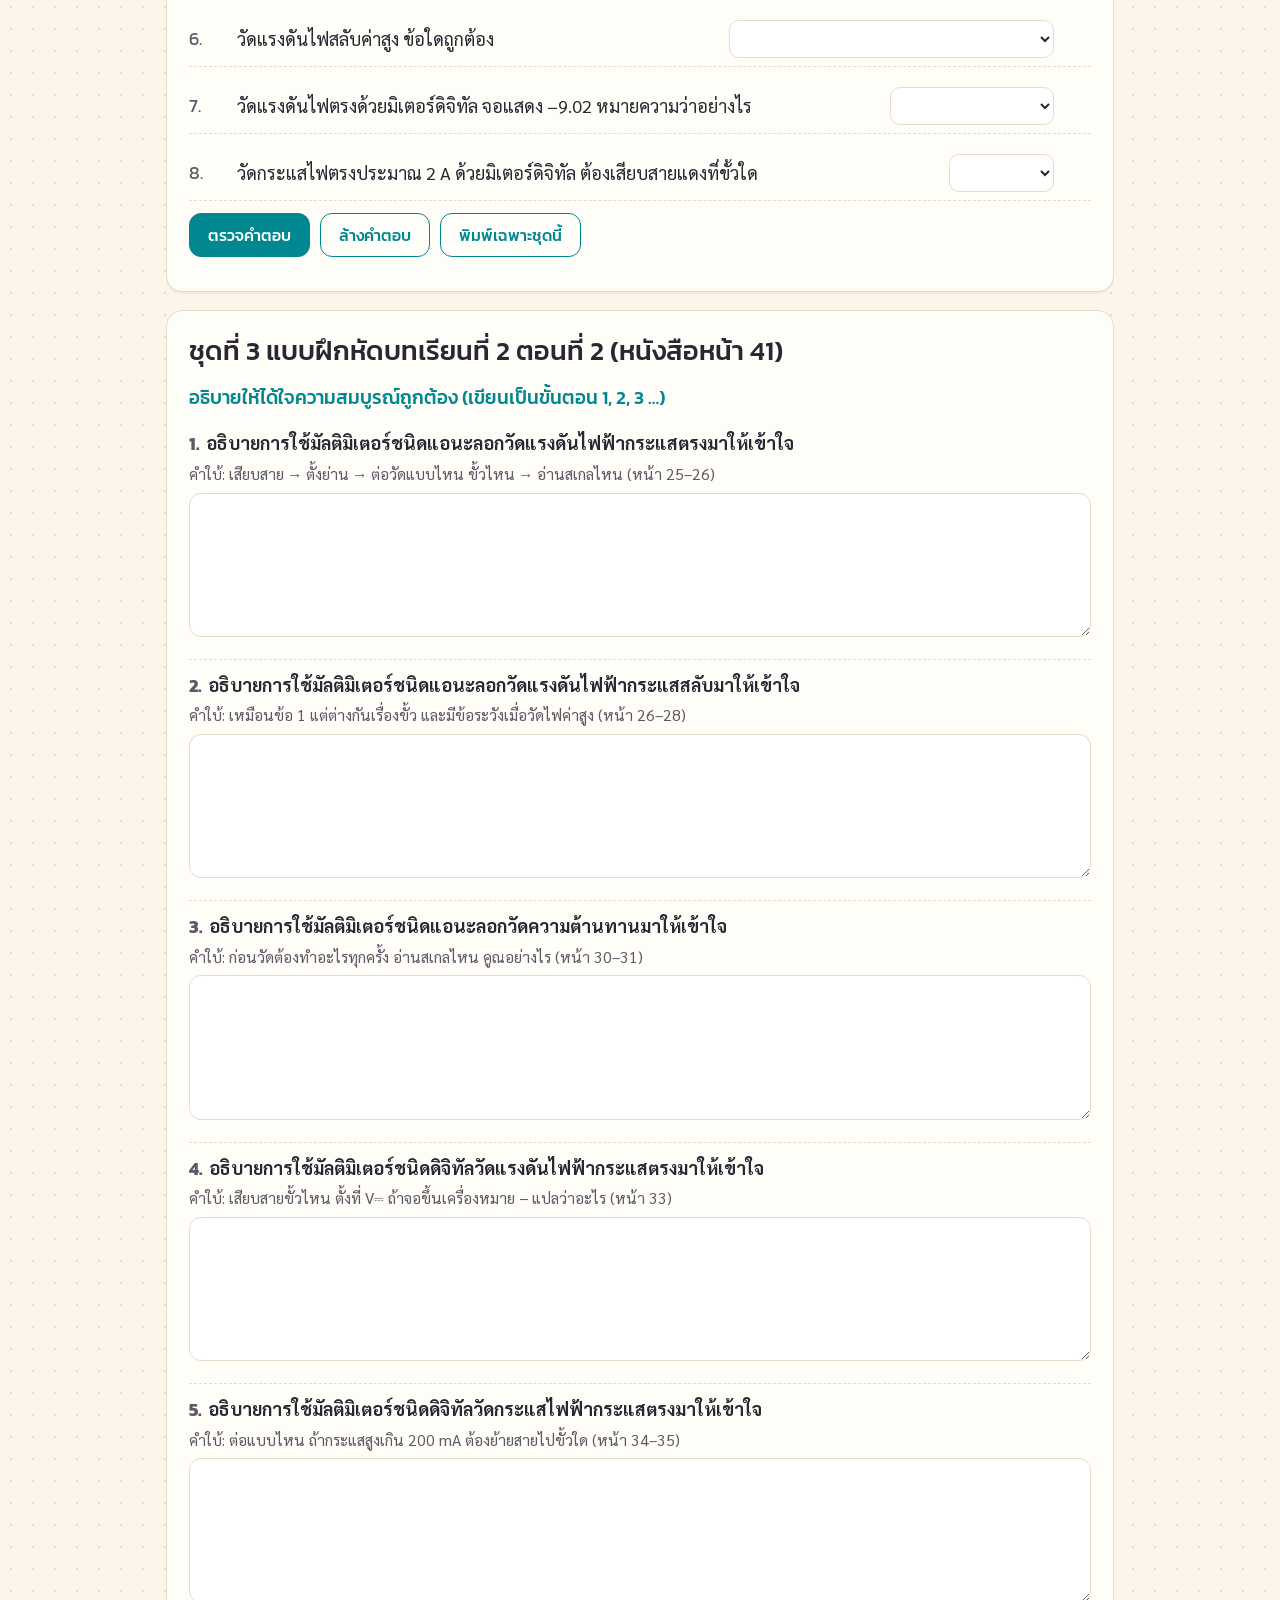
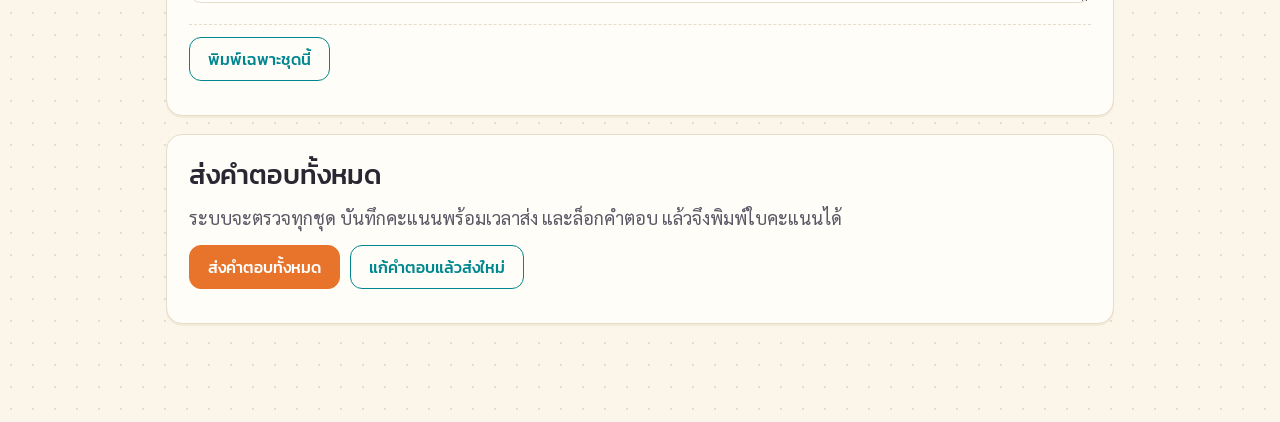
==== commit 6b0f22d6: "Add virtual multimeter lab and realistic meter drawings for chapter 2 - ch02/lab.html: zoomable benc" ====
--- a/ch02/exercises.html
+++ b/ch02/exercises.html
@@ -71,6 +71,15 @@
         .item { break-inside: avoid; }
         .part h3 { break-after: avoid; }
     }
+    .exc { cursor: zoom-in; }
+    .zoomtip { font-size: 15px; color: var(--ink-soft); }
+    .zbox { position: fixed; inset: 0; z-index: 50; background: rgba(30, 28, 36, .78); display: flex; flex-direction: column; }
+    .zbox .zbar { display: flex; gap: 8px; justify-content: flex-end; padding: 10px 14px; }
+    .zbox .zbar button { font: 500 16px var(--font-display); border: 0; border-radius: 10px; padding: 6px 16px; background: #fff; color: var(--ink); cursor: pointer; }
+    .zbox .zscroll { flex: 1; overflow: auto; padding: 0 14px 14px; }
+    .zbox .zin { margin: 0 auto; background: #fff; border-radius: 14px; padding: 8px; }
+    .zbox .zin .mt-svg { width: 100%; height: auto; }
+    @media print { .zbox, .zoomtip { display: none !important; } }
 </style>
 </head>
 <body class="doc">
@@ -92,6 +101,7 @@
         <span class="chip orange">บทเรียนที่ 2 · หนังสือหน้า 25–41</span>
         <h1 style="margin-top:8px">แบบฝึกหัด: เครื่องวัดไฟฟ้าเบื้องต้น</h1>
         <p class="muted" style="margin:0 0 12px">ชุดที่ 1–2 ตรวจทันที ✓ คือถูก ✗ คือลองใหม่ ทำครบแล้วกด <b>ส่งคำตอบทั้งหมด</b> ท้ายหน้า เพื่อรับใบคะแนน · ชุดที่ 3 เป็นตอนที่ 2 ของหนังสือ เขียนตอบแล้วครูตรวจเอง</p>
+        <p class="zoomtip no-print" style="margin:0 0 12px">ขีดบนหน้าปัดเล็กเกินไป? <b>คลิกที่รูปหน้าปัด</b>เพื่อขยาย · อยากลองวัดเอง ไปที่ <a href="lab.html?m=3">ห้องแล็บมิเตอร์เสมือน</a></p>
         <div class="who">
             <label>ชื่อ-สกุล <input class="name-field" type="text" id="name" autocomplete="name"></label>
             <label>ชั้น <input class="name-field" type="text" id="room"></label>
@@ -308,5 +318,31 @@
     });
 })();
 </script>
+<script>
+/* คลิกรูปหน้าปัดเพื่อขยายดูขีดย่อย (ซูม + −) */
+(function () {
+    let box = null, z = 1;
+    const size = () => { box.querySelector('.zin').style.width = Math.round(Math.min(window.innerWidth - 40, 1100) * z) + 'px'; };
+    function open(svgHTML) {
+        box = document.createElement('div');
+        box.className = 'zbox';
+        box.innerHTML = '<div class="zbar"><button type="button" data-z="-1">ซูมออก −</button><button type="button" data-z="1">ซูมเข้า +</button><button type="button" data-z="0">ปิด ✕</button></div><div class="zscroll"><div class="zin">' + svgHTML + '</div></div>';
+        document.body.appendChild(box);
+        z = 1; size();
+        box.addEventListener('click', e => {
+            const b = e.target.closest('[data-z]');
+            if (b) { const k = +b.dataset.z; if (!k) close(); else { z = Math.max(1, Math.min(4, z * (k > 0 ? 1.5 : 1 / 1.5))); size(); } return; }
+            if (e.target === box || e.target.classList.contains('zscroll')) close();
+        });
+    }
+    function close() { if (box) { box.remove(); box = null; } }
+    document.addEventListener('keydown', e => { if (e.key === 'Escape') close(); });
+    document.addEventListener('click', e => {
+        const f = e.target.closest('.exc');
+        if (!f || box) return;
+        const svg = f.querySelector('svg'); if (svg) open(svg.outerHTML);
+    });
+})();
+</script>
 </body>
 </html>
--- a/ch02/meters.css
+++ b/ch02/meters.css
@@ -3,27 +3,8 @@
 .mt-svg { display: block; width: 100%; height: auto; }
 .mt-wave { max-width: 320px; }
 
-/* ฝึกอ่านเข็ม */
-.mt-lab { display: grid; grid-template-columns: 1fr 1fr; gap: 28px; align-items: center; }
-.mt-lab .ml-face { background: #fff; border: 3px solid var(--line); border-radius: 22px; padding: 10px; }
-.mt-lab .ml-face.over .mt-needle { animation: mt-shake .18s linear infinite alternate; transform-origin: 500px 660px; }
-@keyframes mt-shake { from { transform: rotate(-0.8deg); } to { transform: rotate(0.8deg); } }
-.mt-lab .ml-ctl { display: flex; flex-direction: column; gap: 14px; }
-.mt-lab .ml-row { display: flex; flex-wrap: wrap; gap: 8px; align-items: center; }
-.mt-lab .ml-h { font: 500 0.9em var(--font-display); color: var(--ink-soft); min-width: 5.2em; }
-.mt-lab button { font: 500 0.85em var(--font-mono); border: 2px solid var(--line); background: #fff; color: var(--ink); border-radius: 12px; padding: 4px 12px; cursor: pointer; }
-.mt-lab button.on { border-color: var(--teal); background: var(--teal-soft); color: #0b5f65; }
-.mt-lab button.alt { border-color: var(--orange); color: var(--orange); }
-.mt-lab button.go { background: var(--teal); border-color: var(--teal); color: #fff; font-family: var(--font-display); }
-.mt-lab .ml-out { min-height: 3.2em; font-size: 0.95em; line-height: 1.4; background: var(--cream); border-radius: 14px; padding: 10px 16px; }
-.mt-lab .ml-out .hint { font-size: 0.85em; color: var(--ink-soft); }
-.mt-lab .ok { color: var(--green); }
-.mt-lab .bad { color: var(--rose); }
-
-/* ในสไลด์ (เวที 1920×1080) */
-.slide .mt-lab { font-size: 34px; grid-template-columns: 900px 1fr; }
-
-/* หน้าเว็บมือถือ */
-@media (max-width: 720px) {
-    .mt-lab { grid-template-columns: 1fr; gap: 12px; }
-}
+/* แถบเน้นแถวสเกลที่ต้องอ่าน (ใช้ในห้องแล็บ: ใส่คลาส hl-10 / hl-50 / hl-250 / hl-ac10 / hl-ohm ที่ตัวครอบ) */
+.hl-10 .mt-band.b-10, .hl-50 .mt-band.b-50, .hl-250 .mt-band.b-250,
+.hl-ac10 .mt-band.b-ac10, .hl-ohm .mt-band.b-ohm { opacity: .45; }
+.hl-10 .mt-row.r-10 text, .hl-50 .mt-row.r-50 text, .hl-250 .mt-row.r-250 text, .hl-ac10 .mt-row.r-ac10 text { fill: #b4380e; font-weight: 700; }
+.led-on .mt-led { fill: #ff3b30; filter: drop-shadow(0 0 6px #ff3b30); }
